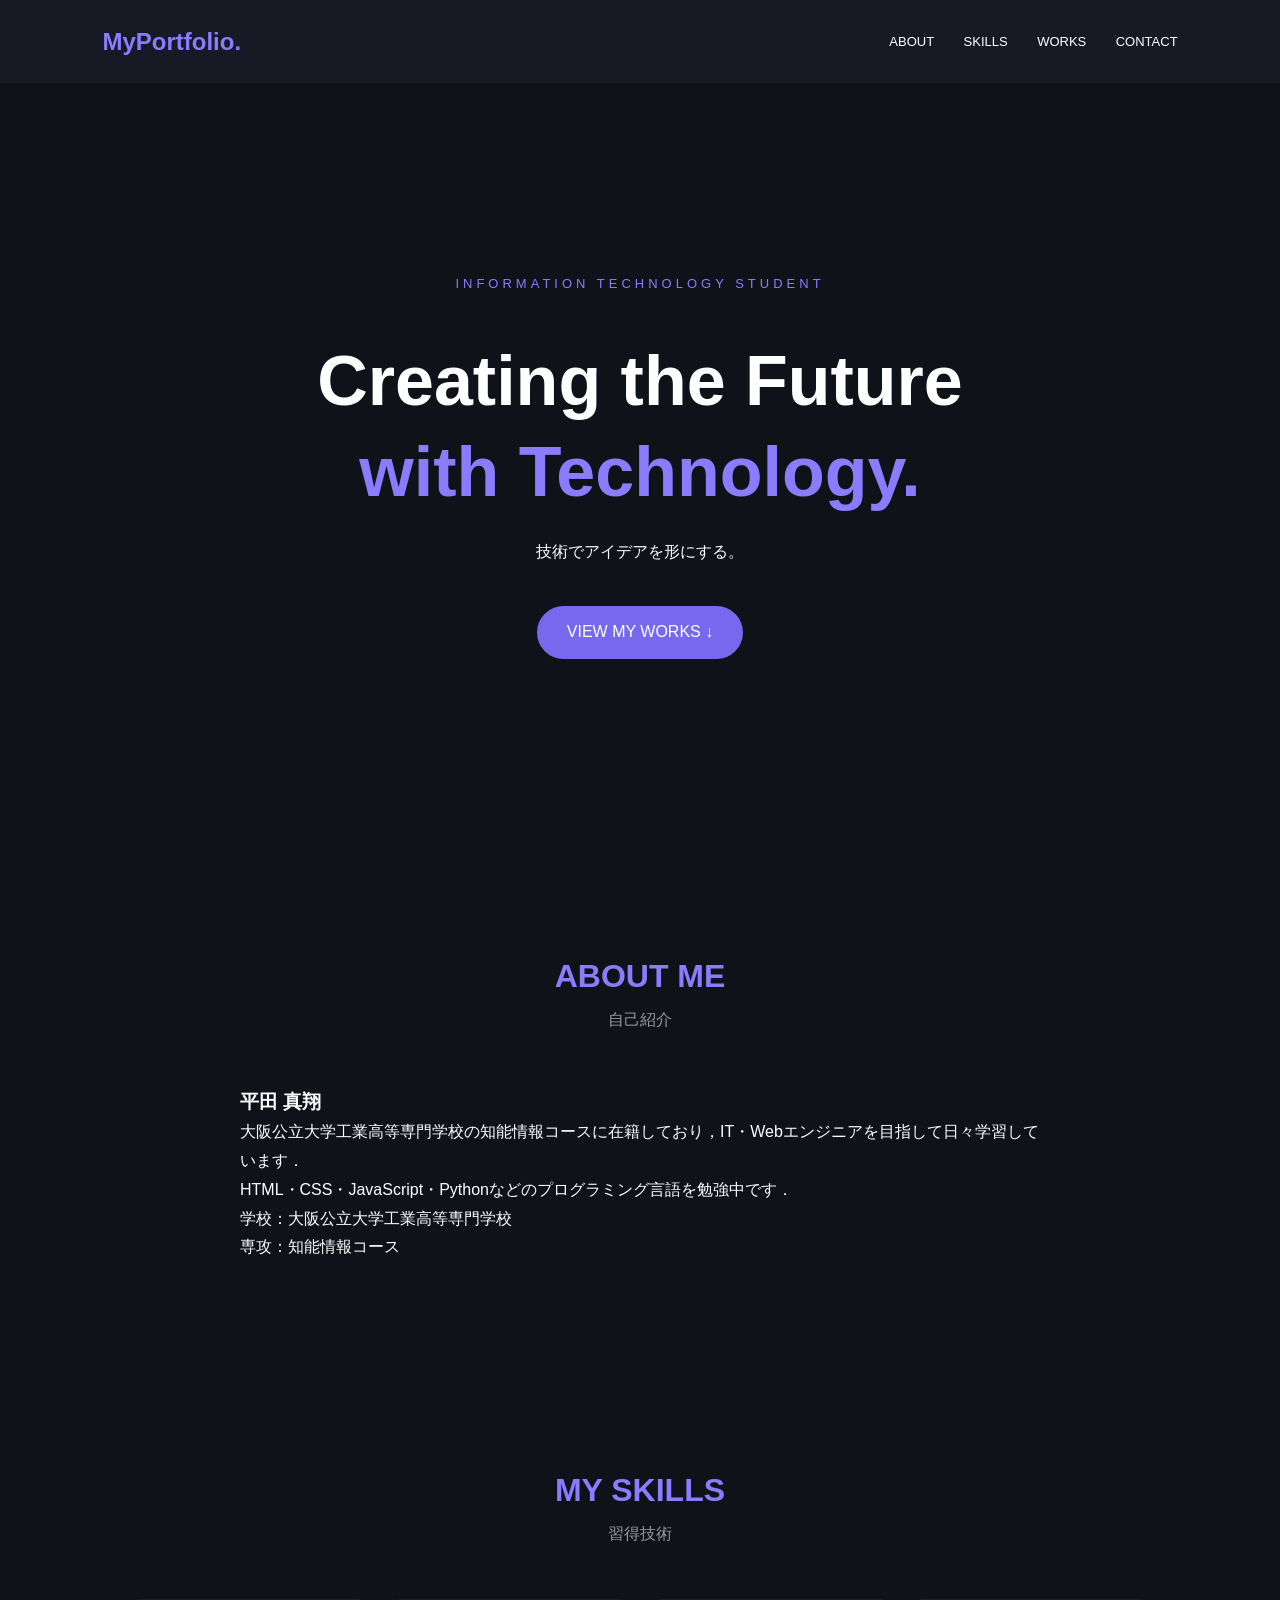
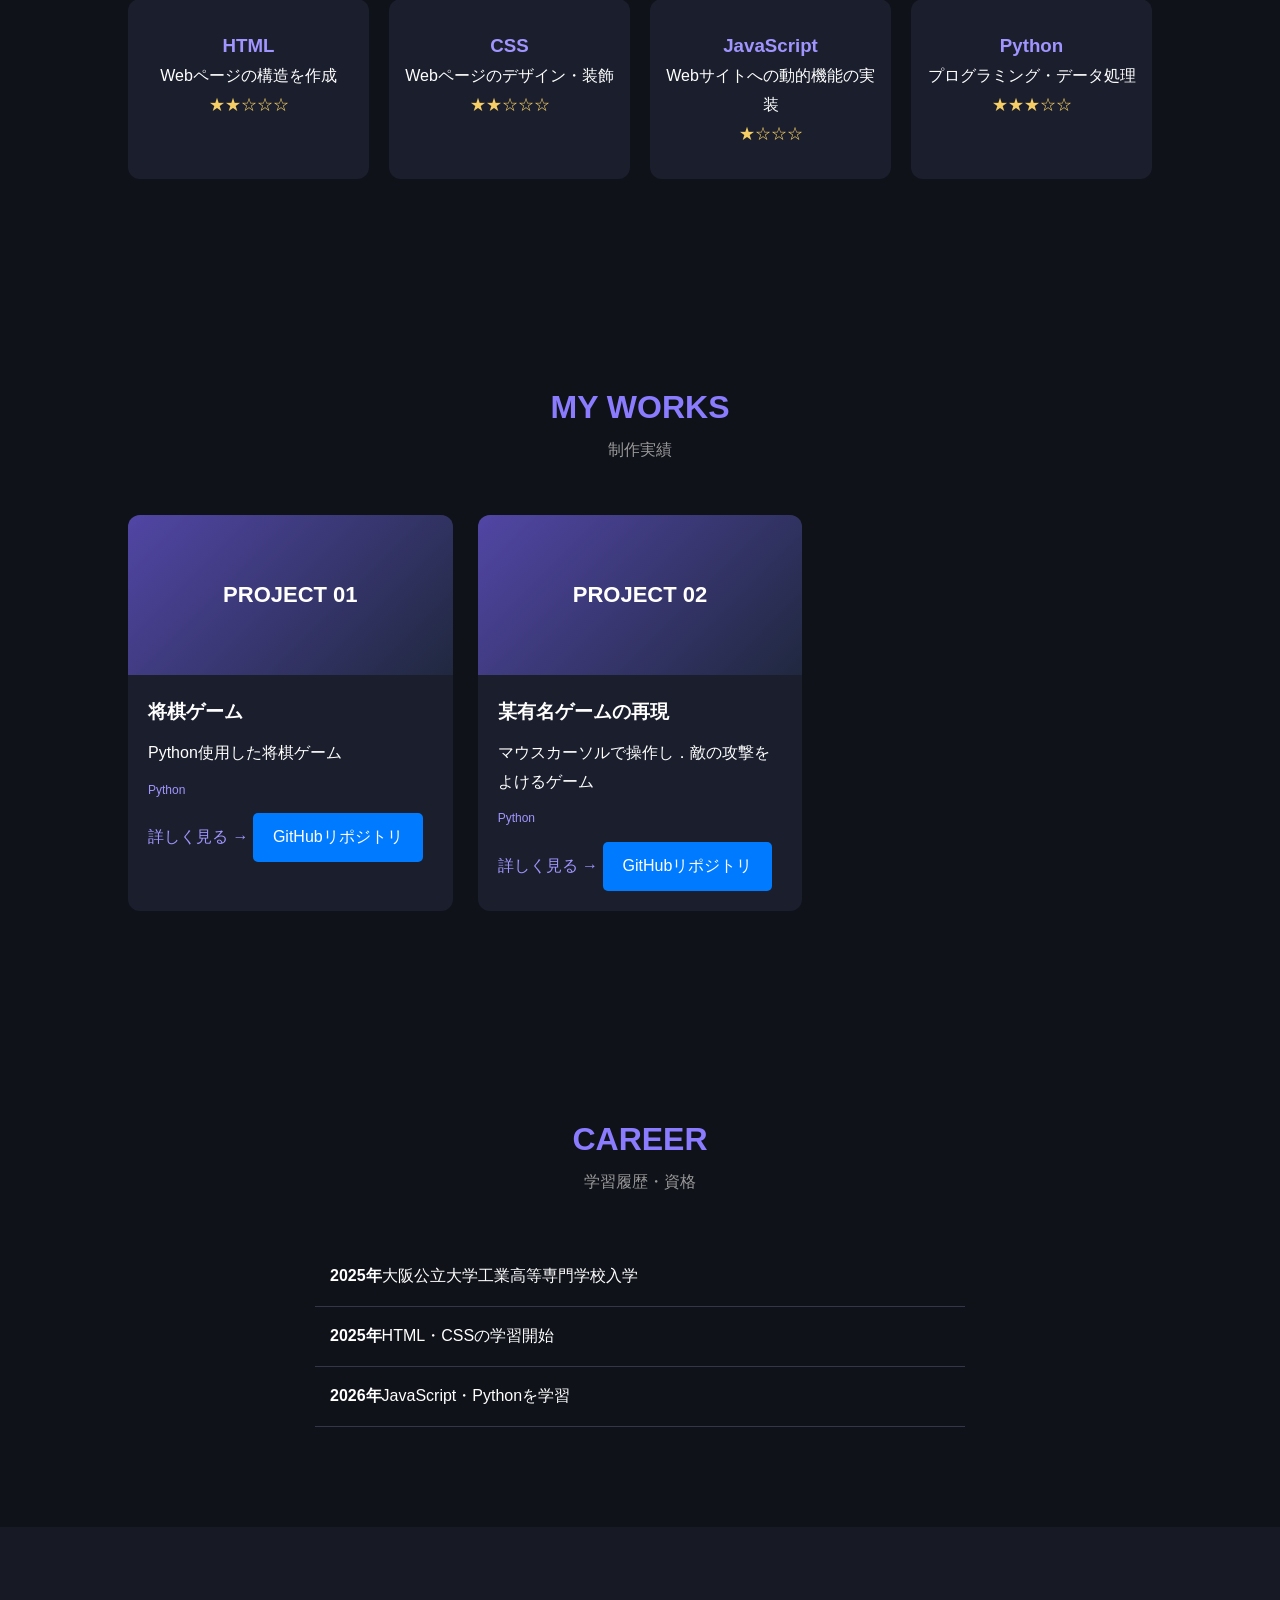
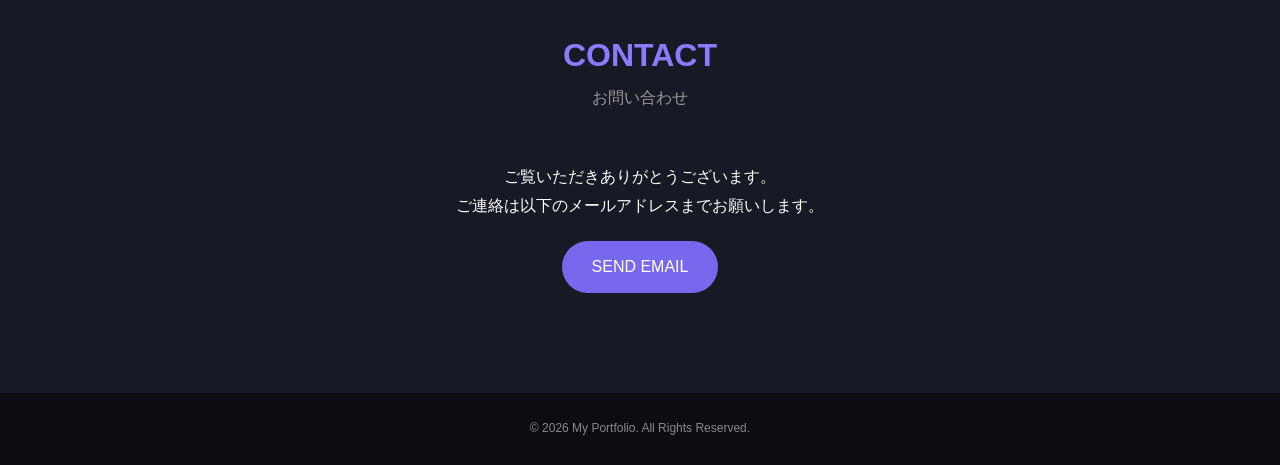
==== index.html @ 99fd40e5 "Rename indexhtml to index.html" ====
<!DOCTYPE html>
<html lang="ja">
<head>
  <meta charset="UTF-8">
  <meta name="viewport" content="width=device-width, initial-scale=1.0">
  <meta name="description" content="ポートフォリオ">
  <title>My Portfolio | Developer</title>
  <link rel="stylesheet" href="test.css">
</head>
<body>

  <!-- ヘッダー -->
  <header>
    <h1 class="logo">MyPortfolio.</h1>
    <nav>
      <a href="#about">ABOUT</a>
      <a href="#skills">SKILLS</a>
      <a href="#works">WORKS</a>
      <a href="#contact">CONTACT</a>
    </nav>
  </header>

  <!-- メインビジュアル -->
  <section class="hero">
    <p class="sub-title">INFORMATION TECHNOLOGY STUDENT</p>
    <h2>Creating the Future<br>
      <span>with Technology.</span>
    </h2>
    <p>技術でアイデアを形にする。</p>
    <a href="#works" class="btn">VIEW MY WORKS ↓</a>
  </section>

  <!-- 自己紹介 -->
  <section id="about" class="section">
    <h2>ABOUT ME</h2>
    <p class="section-sub">自己紹介</p>

    <div class="about-content">
      <div>
        <h3>平田 真翔</h3>
        <p>
          大阪公立大学工業高等専門学校の知能情報コースに在籍しており，IT・Webエンジニアを目指して日々学習しています．<br>
          HTML・CSS・JavaScript・Pythonなどのプログラミング言語を勉強中です．
        </p>
        <p>学校：大阪公立大学工業高等専門学校</p>
        <p>専攻：知能情報コース</p>
      </div>
    </div>
  </section>

  <!-- スキル -->
  <section id="skills" class="section">
    <h2>MY SKILLS</h2>
    <p class="section-sub">習得技術</p>

    <div class="skill-list">
      <div class="skill-card">
        <h3>HTML</h3>
        <p>Webページの構造を作成</p>
        <span>★★☆☆☆</span>
      </div>

      <div class="skill-card">
        <h3>CSS</h3>
        <p>Webページのデザイン・装飾</p>
        <span>★★☆☆☆</span>
      </div>

      <div class="skill-card">
        <h3>JavaScript</h3>
        <p>Webサイトへの動的機能の実装</p>
        <span>★☆☆☆</span>
      </div>

      <div class="skill-card">
        <h3>Python</h3>
        <p>プログラミング・データ処理</p>
        <span>★★★☆☆</span>
      </div>
    </div>
  </section>

  <!-- 制作実績 -->
  <section id="works" class="section">
    <h2>MY WORKS</h2>
    <p class="section-sub">制作実績</p>

    <div class="works-list">

      <article class="work-card">
        <div class="work-image">PROJECT 01</div>
        <div class="work-info">
          <h3>将棋ゲーム</h3>
          <p>Python使用した将棋ゲーム</p>
          <p class="tag">Python</p>
          <a href="#" target="_blank">詳しく見る →</a>
          <a href="https://github.com/Mana-424/report01" 
            target="_blank"
            style="display:inline-block;
                    padding:10px 20px;
                    background-color:#007bff;
                    color:white;
                    text-decoration:none;
                    border-radius:5px;">
            GitHubリポジトリ
        </a>
        </div>
      </article>

      <article class="work-card">
        <div class="work-image">PROJECT 02</div>
        <div class="work-info">
          <h3>某有名ゲームの再現</h3>
          <p>マウスカーソルで操作し．敵の攻撃をよけるゲーム</p>
          <p class="tag">Python</p>
          <a href="#" target="_blank">詳しく見る →
          <a href="https://github.com/Mana-424/----" 
            target="_blank"
            style="display:inline-block;
                    padding:10px 20px;
                    background-color:#007bff;
                    color:white;
                    text-decoration:none;
                    border-radius:5px;">
            GitHubリポジトリ
        </a>
          </a>
        </div>
      </article>

    </div>
  </section>

  <!-- 学習・資格 -->
  <section id="career" class="section">
    <h2>CAREER</h2>
    <p class="section-sub">学習履歴・資格</p>

    <div class="career-content">
      <p><strong>2025年</strong>大阪公立大学工業高等専門学校入学</p>
      <p><strong>2025年</strong>HTML・CSSの学習開始</p>
      <p><strong>2026年</strong>JavaScript・Pythonを学習</p>
    </div>
  </section>

  <!-- お問い合わせ -->
  <section id="contact" class="section">
    <h2>CONTACT</h2>
    <p class="section-sub">お問い合わせ</p>

    <p>ご覧いただきありがとうございます。</p>
    <p>ご連絡は以下のメールアドレスまでお願いします。</p>
    <a href="mailto:rv25120@st.omu.ac.jp" class="btn">
      SEND EMAIL
    </a>
  </section>

  <!-- フッター -->
  <footer>
    <p>© 2026 My Portfolio. All Rights Reserved.</p>
  </footer>

  <script src="script.js"></script>
</body>
</html>
---- test.css ----
/* 基本設定 */
* {
  margin: 0;
  padding: 0;
  box-sizing: border-box;
}

html {
  scroll-behavior: smooth;
}

body {
  font-family: "Arial", "Noto Sans JP", sans-serif;
  background: #10121a;
  color: #ffffff;
  line-height: 1.8;
}

/* ヘッダー */
header {
  display: flex;
  justify-content: space-between;
  align-items: center;
  padding: 20px 8%;
  background: #171a25;
  position: sticky;
  top: 0;
  z-index: 100;
}

.logo {
  color: #8b7cff;
  font-size: 24px;
}

nav a {
  color: white;
  text-decoration: none;
  margin-left: 25px;
  font-size: 13px;
  transition: 0.3s;
}

nav a:hover {
  color: #8b7cff;
}

/* メインビジュアル */
.hero {
  min-height: 85vh;
  display: flex;
  flex-direction: column;
  justify-content: center;
  align-items: center;
  text-align: center;
  padding: 40px 20px;
}

.sub-title {
  color: #8b7cff;
  letter-spacing: 4px;
  font-size: 13px;
}

.hero h2 {
  font-size: clamp(38px, 7vw, 70px);
  line-height: 1.3;
  margin: 20px 0;
}

.hero h2 span {
  color: #8b7cff;
}

.hero p {
  margin-bottom: 20px;
}

/* ボタン */
.btn {
  display: inline-block;
  padding: 12px 30px;
  margin-top: 20px;
  background: #7868ed;
  color: white;
  text-decoration: none;
  border-radius: 30px;
  transition: 0.3s;
}

.btn:hover {
  background: #a094ff;
  transform: translateY(-3px);
}

/* 共通セクション */
.section {
  padding: 100px 10%;
  text-align: center;
}

.section h2 {
  font-size: 32px;
  color: #8b7cff;
}

.section-sub {
  color: #999;
  margin-bottom: 50px;
}

/* ABOUT */
.about-content {
  display: flex;
  justify-content: center;
  align-items: center;
  gap: 40px;
  max-width: 800px;
  margin: auto;
  text-align: left;
}

.profile-icon {
  min-width: 150px;
  height: 150px;
  background: #272b3b;
  border-radius: 50%;
  display: grid;
  place-items: center;
  font-size: 65px;
}

/* SKILLS */
.skill-list {
  display: grid;
  grid-template-columns: repeat(4, 1fr);
  gap: 20px;
}

.skill-card {
  background: #1b1f2d;
  padding: 30px 15px;
  border-radius: 12px;
  transition: 0.3s;
}

.skill-card:hover {
  transform: translateY(-8px);
  background: #292d42;
}

.skill-card h3 {
  color: #a094ff;
}

.skill-card span {
  color: #f5ce65;
}

/* WORKS */
.works-list {
  display: grid;
  grid-template-columns: repeat(3, 1fr);
  gap: 25px;
}

.work-card {
  background: #1b1f2d;
  border-radius: 12px;
  overflow: hidden;
  text-align: left;
  transition: 0.3s;
}

.work-card:hover {
  transform: translateY(-8px);
}

.work-image {
  height: 160px;
  background: linear-gradient(135deg, #5146a5, #20283f);
  display: grid;
  place-items: center;
  font-size: 22px;
  font-weight: bold;
}

.work-info {
  padding: 20px;
}

.work-info h3 {
  margin-bottom: 10px;
}

.tag {
  color: #a094ff;
  font-size: 12px;
  margin: 12px 0;
}

.work-info a {
  color: #a094ff;
  text-decoration: none;
}

/* CAREER */
.career-content {
  max-width: 650px;
  margin: auto;
  text-align: left;
}

.career-content p {
  padding: 15px;
  border-bottom: 1px solid #343747;
}

/* CONTACT */
#contact {
  background: #171a25;
}

/* フッター */
footer {
  padding: 25px;
  text-align: center;
  background: #0b0d13;
  color: #888;
  font-size: 12px;
}

/* スマートフォン対応 */
@media (max-width: 768px) {
  header {
    flex-direction: column;
    gap: 10px;
  }

  nav {
    display: flex;
    flex-wrap: wrap;
    justify-content: center;
    gap: 12px;
  }

  nav a {
    margin: 0;
    font-size: 11px;
  }

  .about-content {
    flex-direction: column;
    text-align: center;
  }

  .skill-list {
    grid-template-columns: repeat(2, 1fr);
  }

  .works-list {
    grid-template-columns: 1fr;
  }

  .section {
    padding: 70px 6%;
  }
}
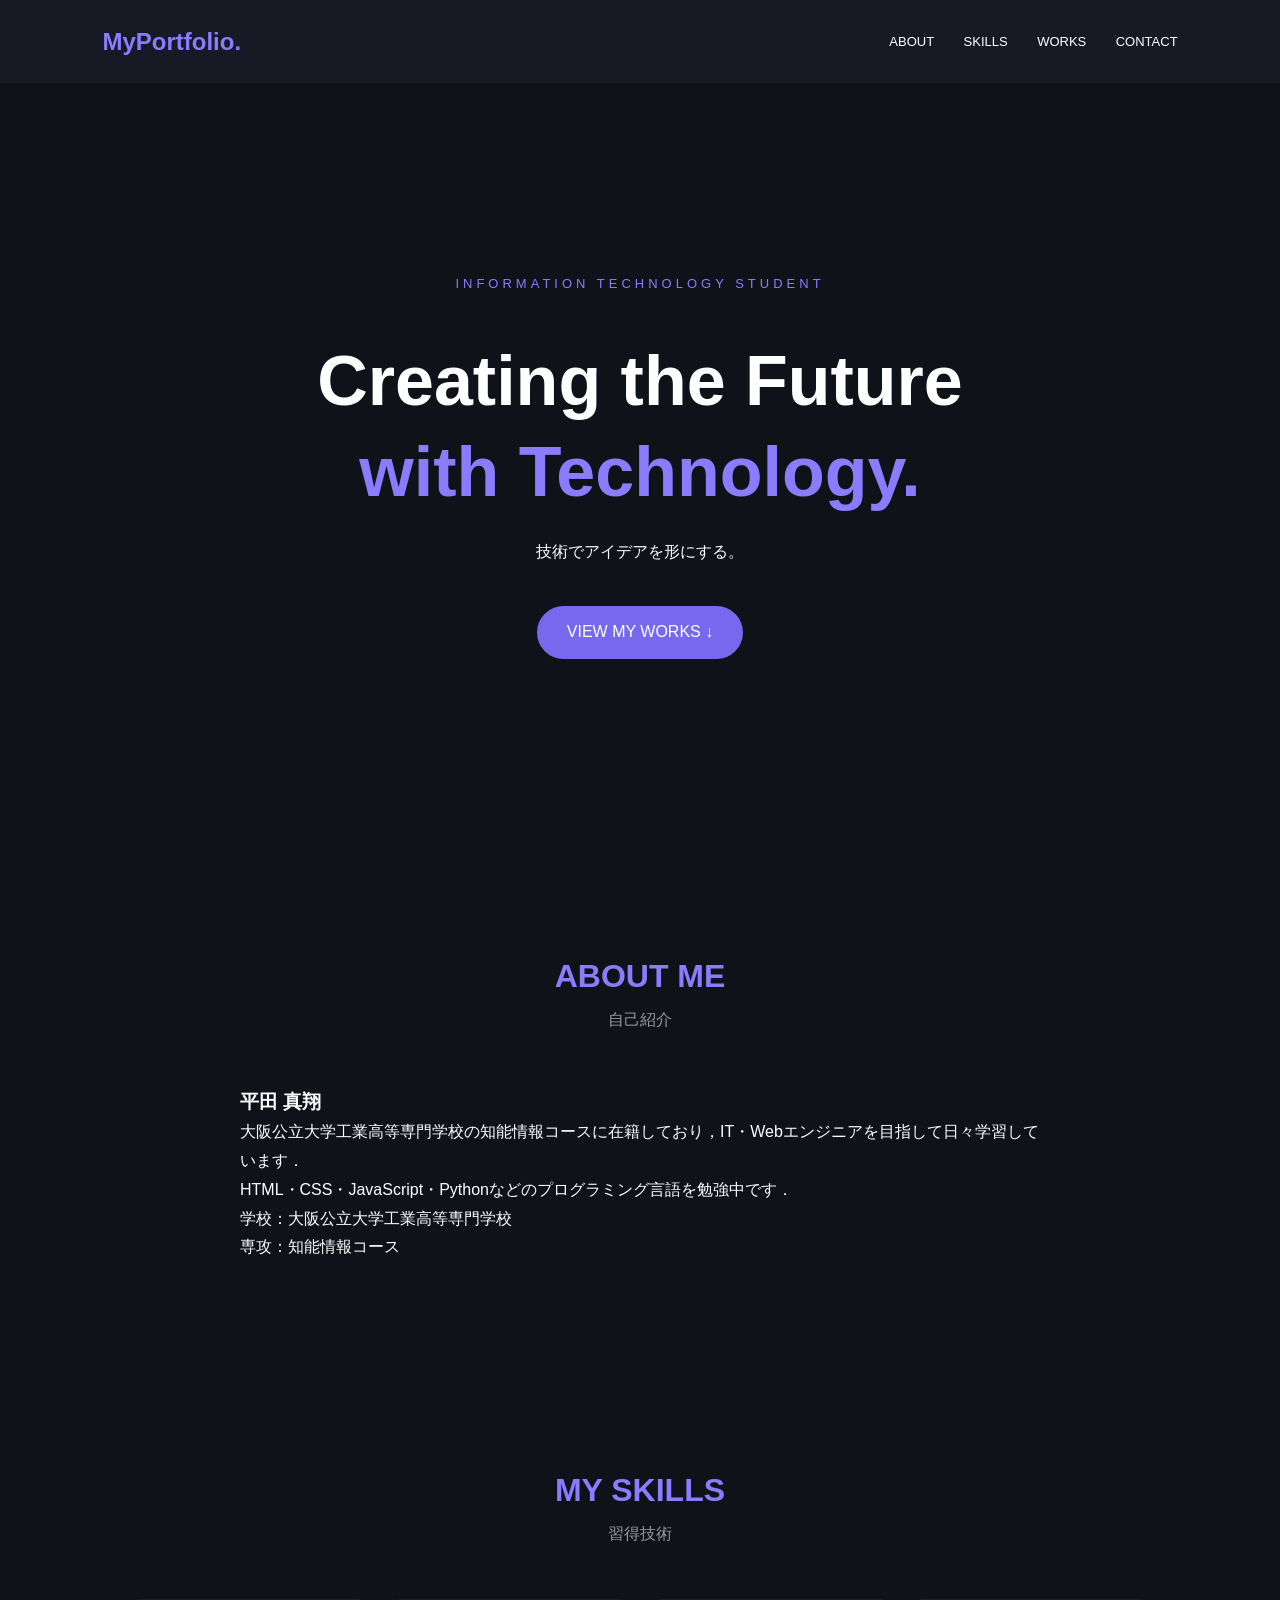
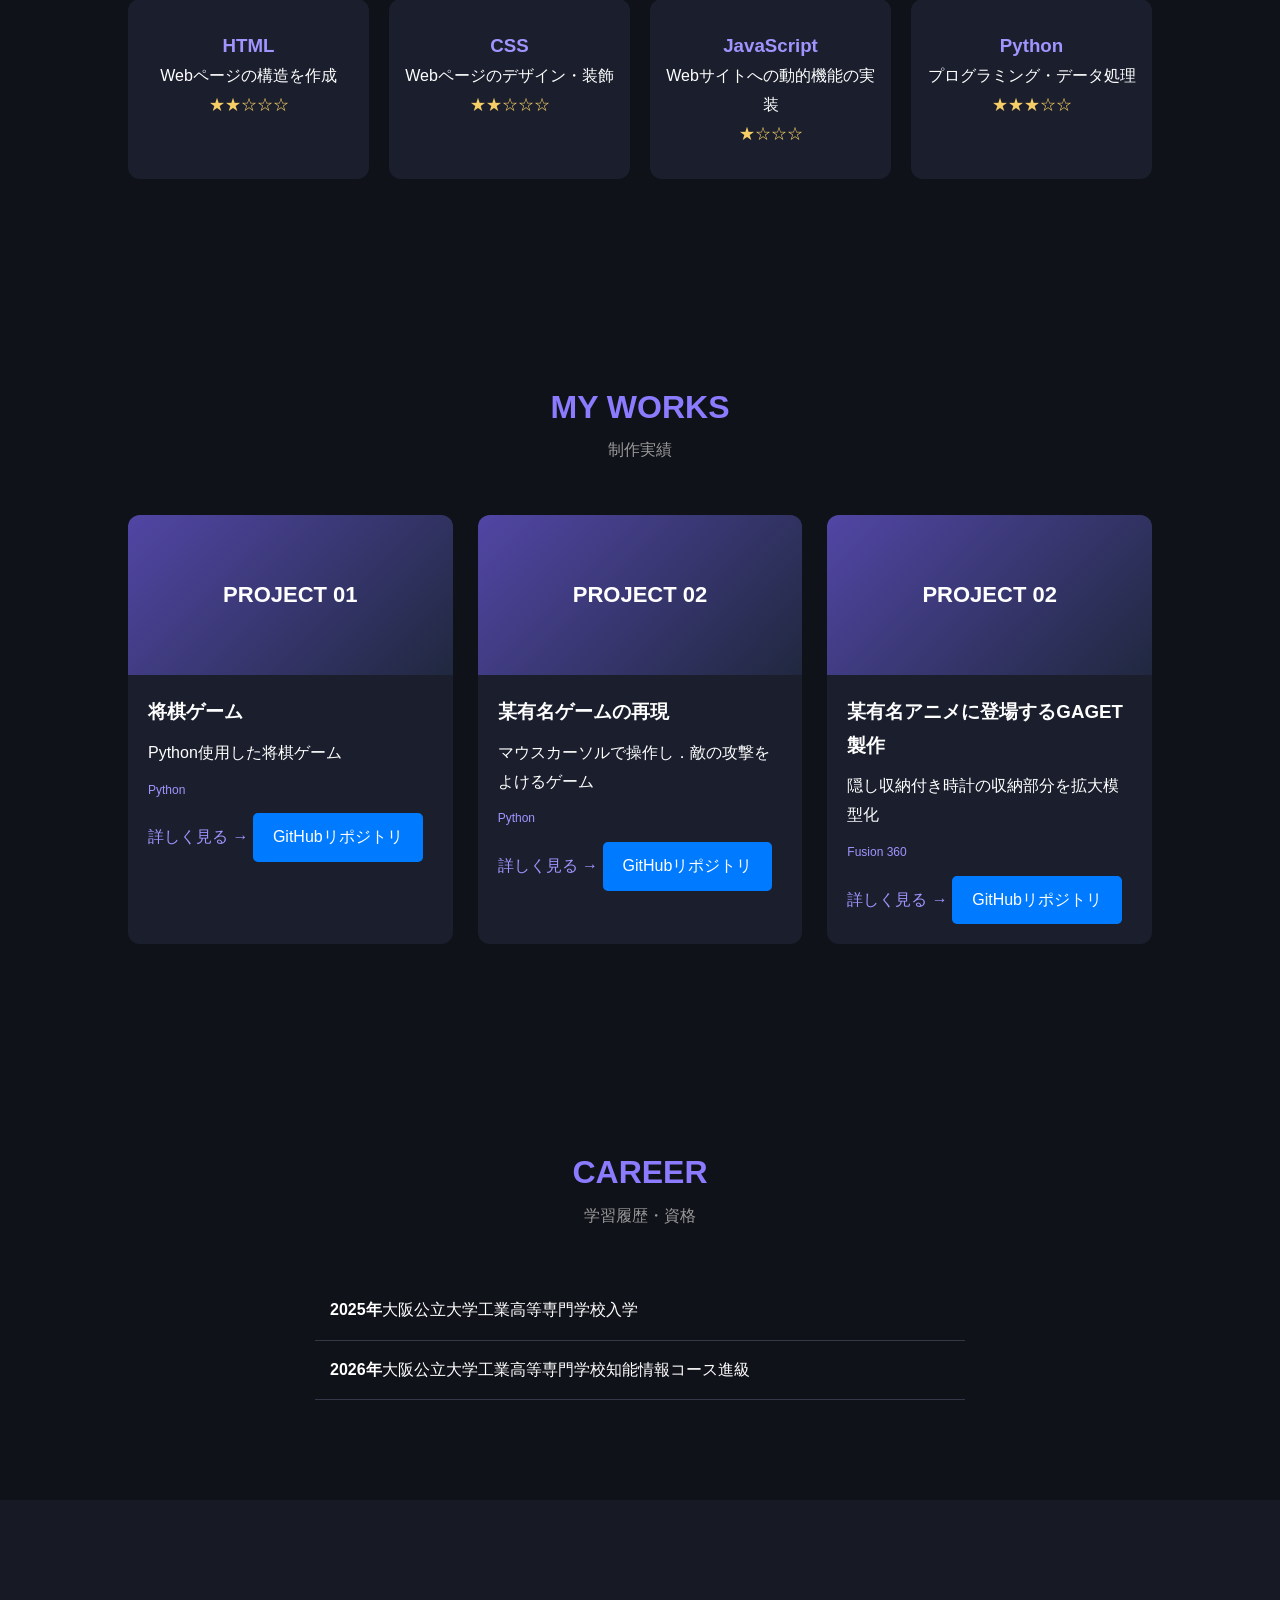
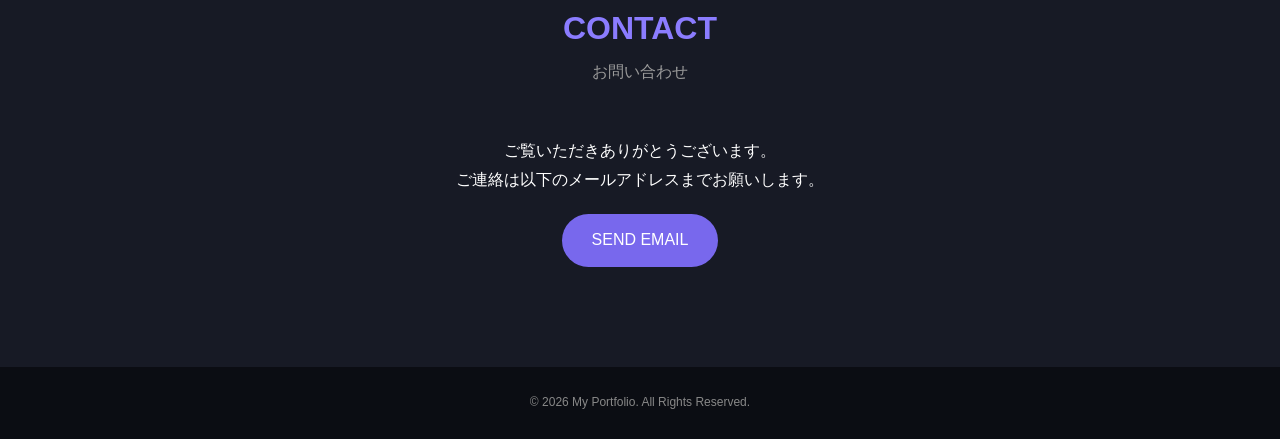
==== commit 4f3c504a: "Merge branch 'main' of https://github.com/Mana-424/portfolio-re" ====
--- a/index.html
+++ b/index.html
@@ -129,6 +129,27 @@
         </div>
       </article>
 
+      <article class="work-card">
+        <div class="work-image">PROJECT 02</div>
+        <div class="work-info">
+          <h3>某有名アニメに登場するGAGET製作</h3>
+          <p>隠し収納付き時計の収納部分を拡大模型化</p>
+          <p class="tag">Fusion 360</p>
+          <a href="#" target="_blank">詳しく見る →
+          <a href="https://github.com/Mana-424/GAGET.git" 
+            target="_blank"
+            style="display:inline-block;
+                    padding:10px 20px;
+                    background-color:#007bff;
+                    color:white;
+                    text-decoration:none;
+                    border-radius:5px;">
+            GitHubリポジトリ
+        </a>
+          </a>
+        </div>
+      </article>
+
     </div>
   </section>
 
@@ -139,8 +160,7 @@
 
     <div class="career-content">
       <p><strong>2025年</strong>大阪公立大学工業高等専門学校入学</p>
-      <p><strong>2025年</strong>HTML・CSSの学習開始</p>
-      <p><strong>2026年</strong>JavaScript・Pythonを学習</p>
+      <p><strong>2026年</strong>大阪公立大学工業高等専門学校知能情報コース進級</p>
     </div>
   </section>
 
